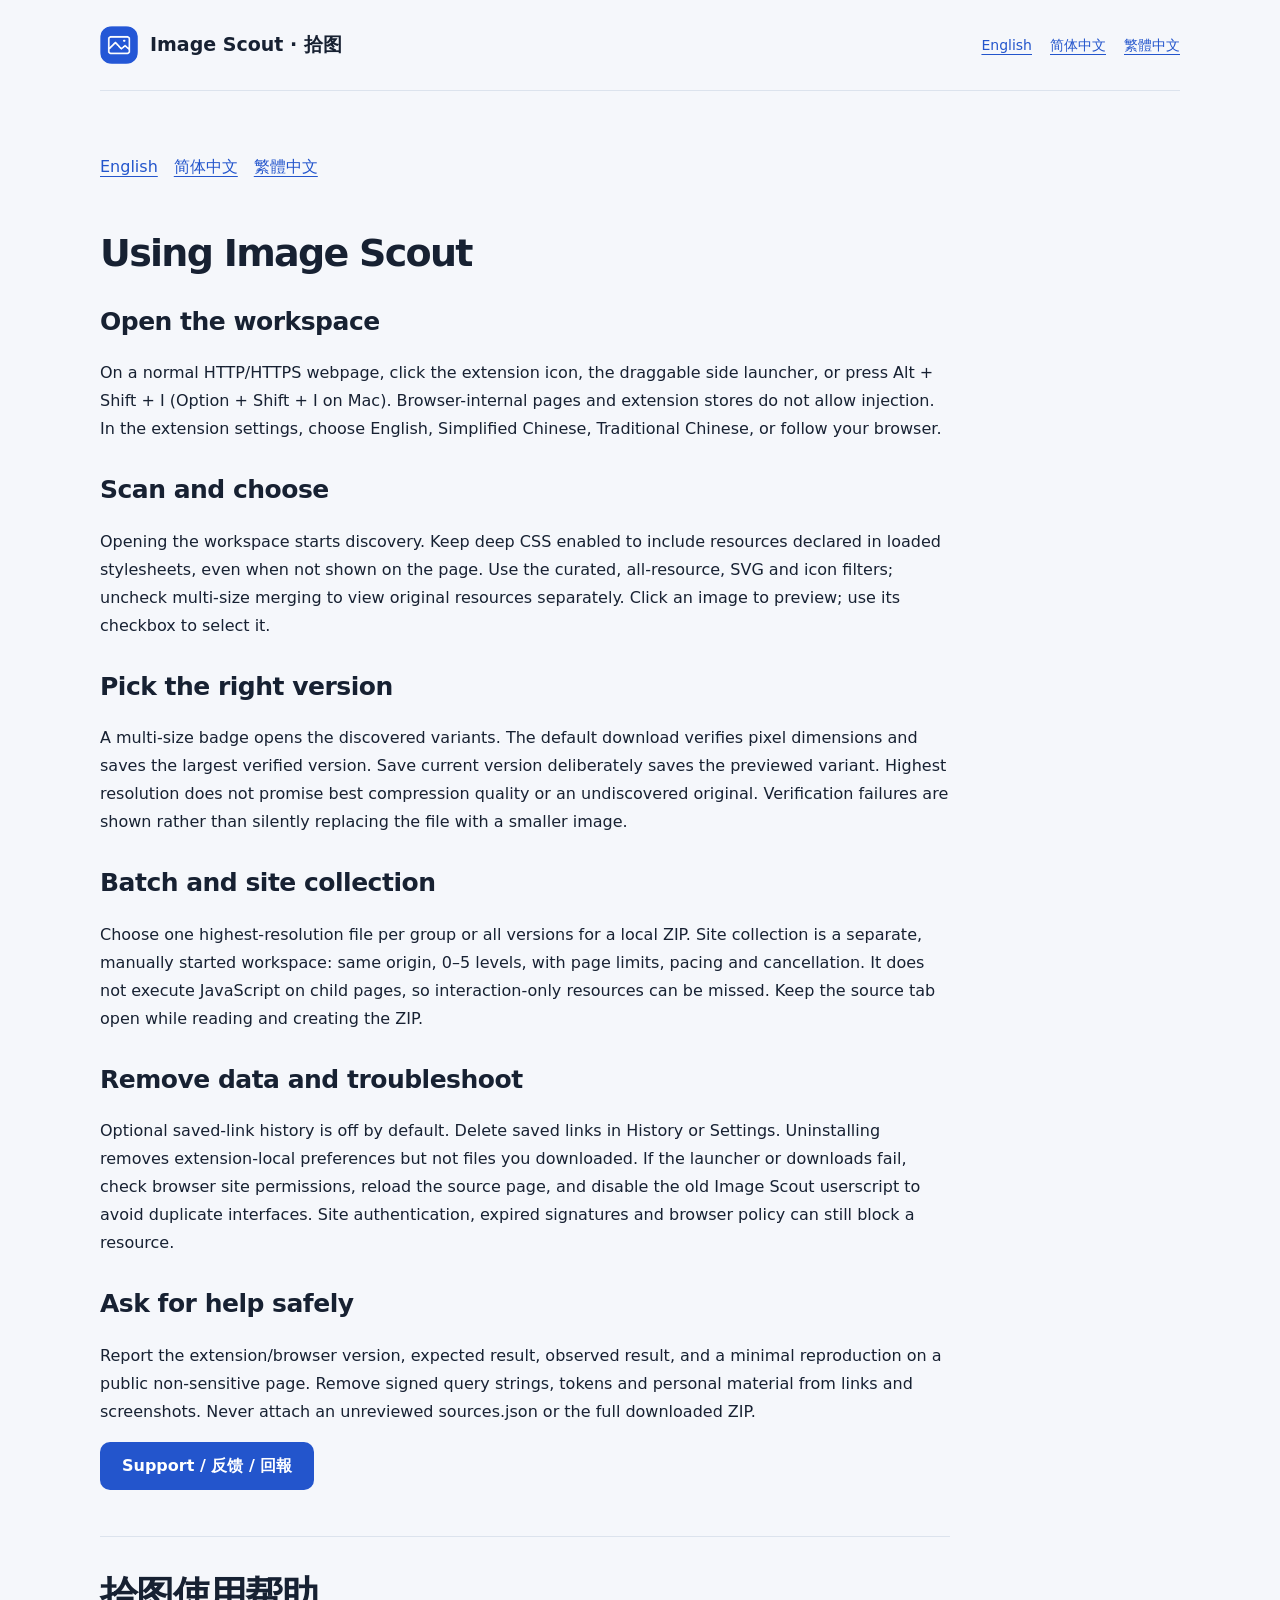
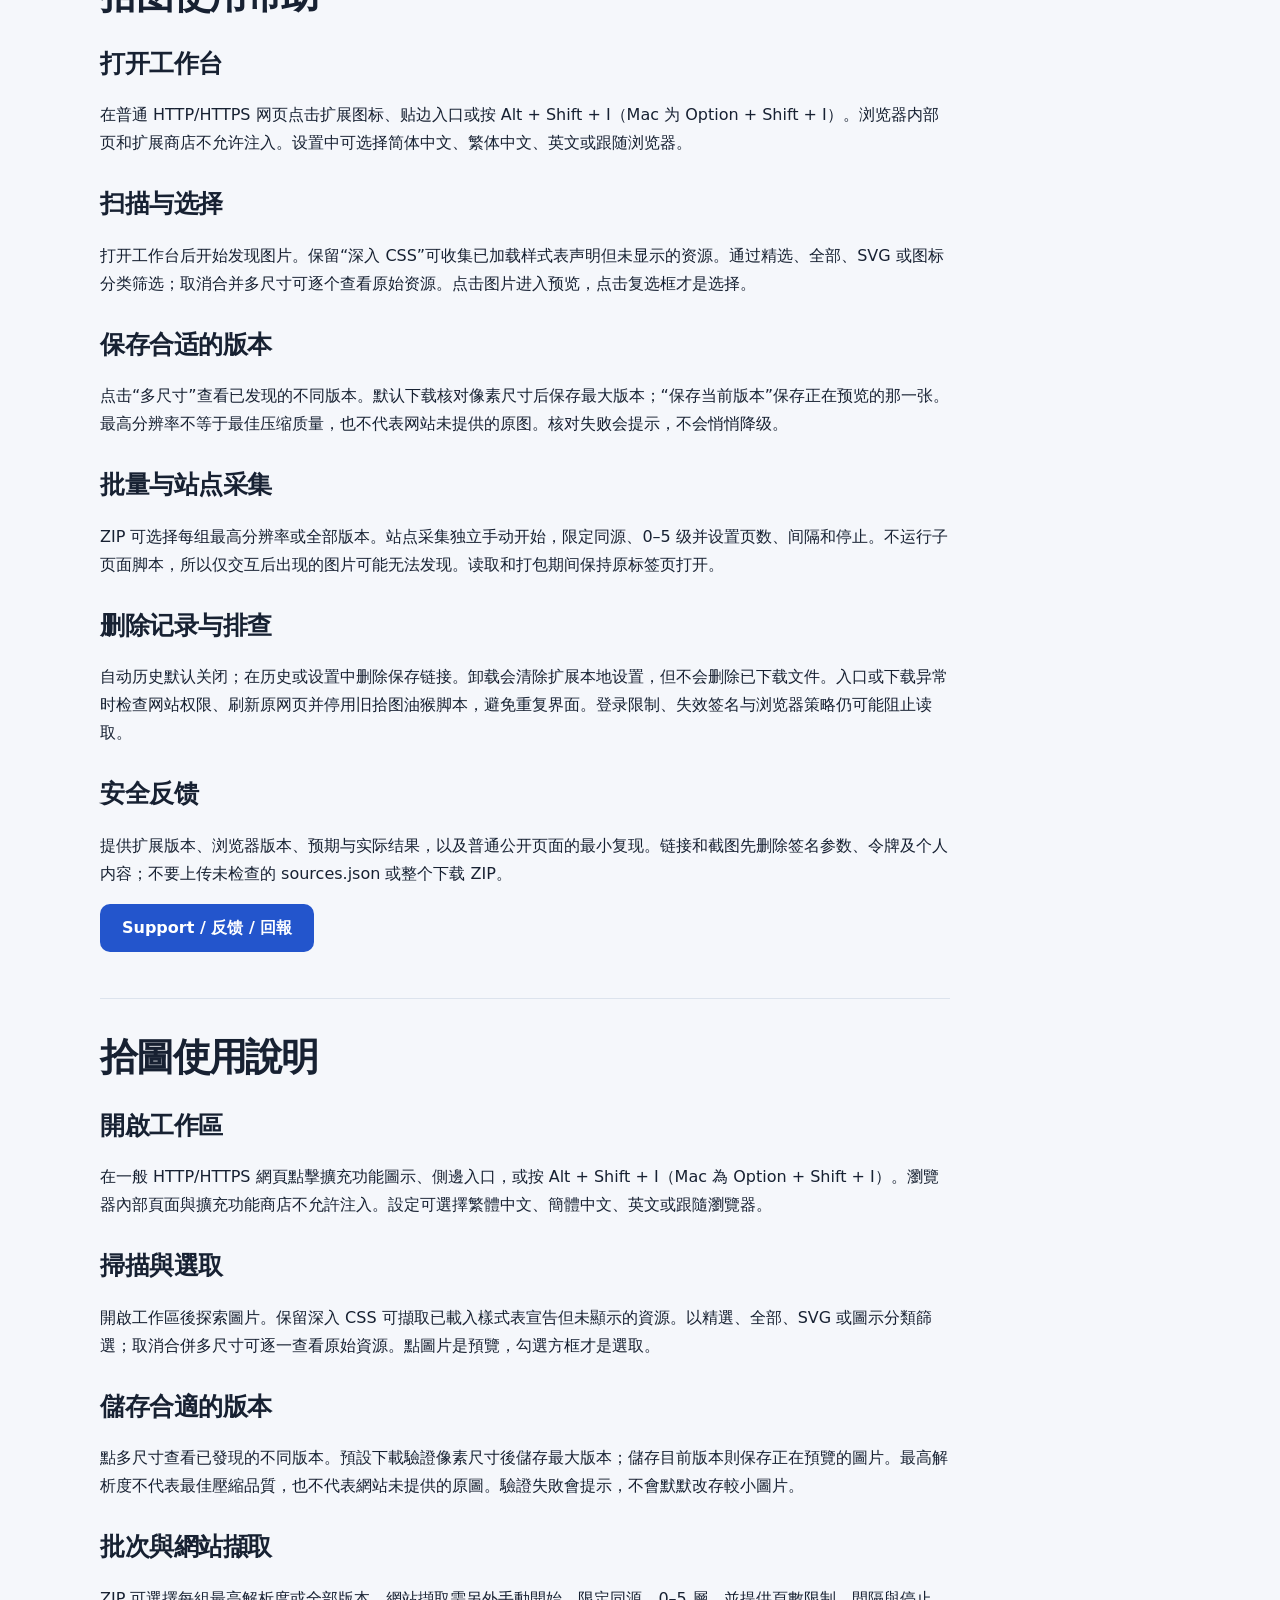
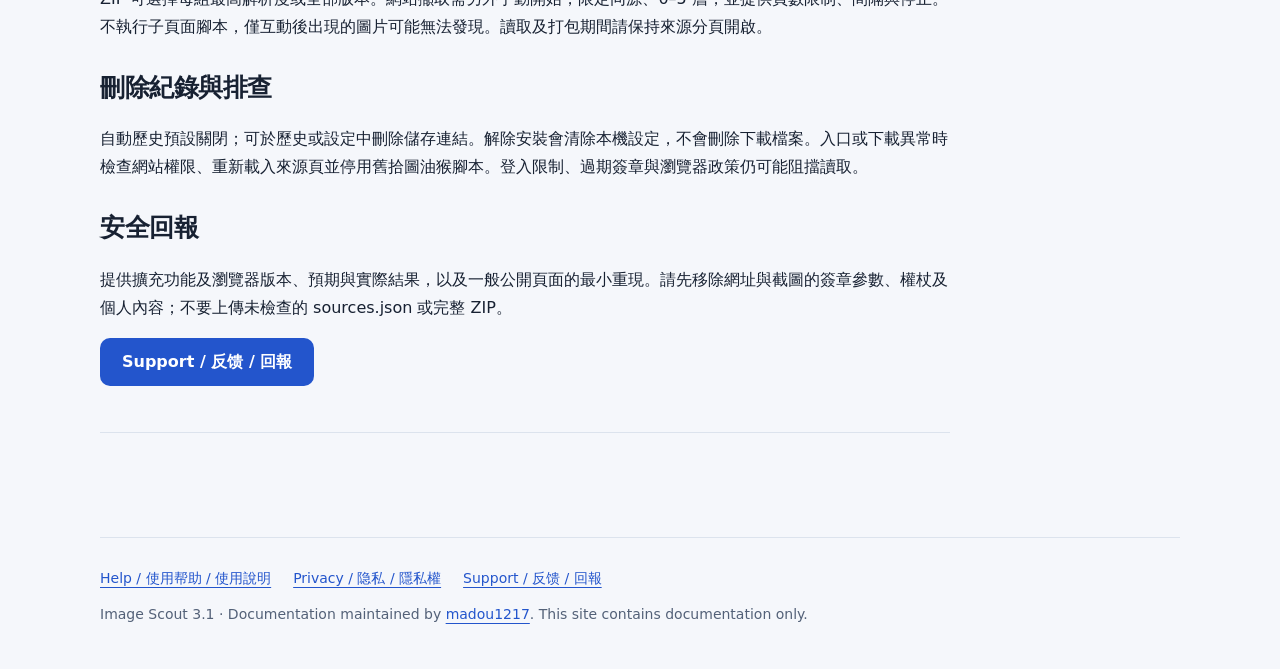
==== help.html @ 489e8e93 "docs: publish Image Scout multilingual help and privacy site" ====
<!doctype html><html lang="en"><head><meta charset="utf-8"><meta name="viewport" content="width=device-width,initial-scale=1"><meta name="referrer" content="strict-origin-when-cross-origin"><meta http-equiv="Content-Security-Policy" content="default-src 'none'; style-src 'self'; img-src 'self'; base-uri 'none'; form-action 'none'"><title>Help / 使用帮助 / 使用說明 · Image Scout</title><meta name="description" content="Image Scout help, privacy policy and support. CSS image discovery and multi-size downloads for Chrome and Edge."><link rel="stylesheet" href="site.css"><link rel="icon" href="icon.png"></head><body><a class="skip" href="#main">Skip to content / 跳至正文</a><div class="wrap"><header><a class="brand" href="index.html"><img src="icon.png" alt="" width="38" height="38">Image Scout · 拾图</a><nav class="lang" aria-label="Language"><a href="index.html" lang="en" >English</a> <a href="zh-CN.html" lang="zh-CN" >简体中文</a> <a href="zh-TW.html" lang="zh-TW" >繁體中文</a></nav></header><main id="main"><article class="doc"><nav class="toc"><a href="#en">English</a><a href="#zh-CN">简体中文</a><a href="#zh-TW">繁體中文</a></nav><section lang="en" id="en"><h1>Using Image Scout</h1><h2>Open the workspace</h2><p>On a normal HTTP/HTTPS webpage, click the extension icon, the draggable side launcher, or press Alt + Shift + I (Option + Shift + I on Mac). Browser-internal pages and extension stores do not allow injection. In the extension settings, choose English, Simplified Chinese, Traditional Chinese, or follow your browser.</p><h2>Scan and choose</h2><p>Opening the workspace starts discovery. Keep deep CSS enabled to include resources declared in loaded stylesheets, even when not shown on the page. Use the curated, all-resource, SVG and icon filters; uncheck multi-size merging to view original resources separately. Click an image to preview; use its checkbox to select it.</p><h2>Pick the right version</h2><p>A multi-size badge opens the discovered variants. The default download verifies pixel dimensions and saves the largest verified version. Save current version deliberately saves the previewed variant. Highest resolution does not promise best compression quality or an undiscovered original. Verification failures are shown rather than silently replacing the file with a smaller image.</p><h2>Batch and site collection</h2><p>Choose one highest-resolution file per group or all versions for a local ZIP. Site collection is a separate, manually started workspace: same origin, 0–5 levels, with page limits, pacing and cancellation. It does not execute JavaScript on child pages, so interaction-only resources can be missed. Keep the source tab open while reading and creating the ZIP.</p><h2>Remove data and troubleshoot</h2><p>Optional saved-link history is off by default. Delete saved links in History or Settings. Uninstalling removes extension-local preferences but not files you downloaded. If the launcher or downloads fail, check browser site permissions, reload the source page, and disable the old Image Scout userscript to avoid duplicate interfaces. Site authentication, expired signatures and browser policy can still block a resource.</p><h2>Ask for help safely</h2><p>Report the extension/browser version, expected result, observed result, and a minimal reproduction on a public non-sensitive page. Remove signed query strings, tokens and personal material from links and screenshots. Never attach an unreviewed sources.json or the full downloaded ZIP.</p><p><a class="button" href="https://github.com/madou1217/image-scout-site/issues">Support / 反馈 / 回報</a></p></section><section lang="zh-CN" id="zh-CN"><h1>拾图使用帮助</h1><h2>打开工作台</h2><p>在普通 HTTP/HTTPS 网页点击扩展图标、贴边入口或按 Alt + Shift + I（Mac 为 Option + Shift + I）。浏览器内部页和扩展商店不允许注入。设置中可选择简体中文、繁体中文、英文或跟随浏览器。</p><h2>扫描与选择</h2><p>打开工作台后开始发现图片。保留“深入 CSS”可收集已加载样式表声明但未显示的资源。通过精选、全部、SVG 或图标分类筛选；取消合并多尺寸可逐个查看原始资源。点击图片进入预览，点击复选框才是选择。</p><h2>保存合适的版本</h2><p>点击“多尺寸”查看已发现的不同版本。默认下载核对像素尺寸后保存最大版本；“保存当前版本”保存正在预览的那一张。最高分辨率不等于最佳压缩质量，也不代表网站未提供的原图。核对失败会提示，不会悄悄降级。</p><h2>批量与站点采集</h2><p>ZIP 可选择每组最高分辨率或全部版本。站点采集独立手动开始，限定同源、0–5 级并设置页数、间隔和停止。不运行子页面脚本，所以仅交互后出现的图片可能无法发现。读取和打包期间保持原标签页打开。</p><h2>删除记录与排查</h2><p>自动历史默认关闭；在历史或设置中删除保存链接。卸载会清除扩展本地设置，但不会删除已下载文件。入口或下载异常时检查网站权限、刷新原网页并停用旧拾图油猴脚本，避免重复界面。登录限制、失效签名与浏览器策略仍可能阻止读取。</p><h2>安全反馈</h2><p>提供扩展版本、浏览器版本、预期与实际结果，以及普通公开页面的最小复现。链接和截图先删除签名参数、令牌及个人内容；不要上传未检查的 sources.json 或整个下载 ZIP。</p><p><a class="button" href="https://github.com/madou1217/image-scout-site/issues">Support / 反馈 / 回報</a></p></section><section lang="zh-TW" id="zh-TW"><h1>拾圖使用說明</h1><h2>開啟工作區</h2><p>在一般 HTTP/HTTPS 網頁點擊擴充功能圖示、側邊入口，或按 Alt + Shift + I（Mac 為 Option + Shift + I）。瀏覽器內部頁面與擴充功能商店不允許注入。設定可選擇繁體中文、簡體中文、英文或跟隨瀏覽器。</p><h2>掃描與選取</h2><p>開啟工作區後探索圖片。保留深入 CSS 可擷取已載入樣式表宣告但未顯示的資源。以精選、全部、SVG 或圖示分類篩選；取消合併多尺寸可逐一查看原始資源。點圖片是預覽，勾選方框才是選取。</p><h2>儲存合適的版本</h2><p>點多尺寸查看已發現的不同版本。預設下載驗證像素尺寸後儲存最大版本；儲存目前版本則保存正在預覽的圖片。最高解析度不代表最佳壓縮品質，也不代表網站未提供的原圖。驗證失敗會提示，不會默默改存較小圖片。</p><h2>批次與網站擷取</h2><p>ZIP 可選擇每組最高解析度或全部版本。網站擷取需另外手動開始，限定同源、0–5 層，並提供頁數限制、間隔與停止。不執行子頁面腳本，僅互動後出現的圖片可能無法發現。讀取及打包期間請保持來源分頁開啟。</p><h2>刪除紀錄與排查</h2><p>自動歷史預設關閉；可於歷史或設定中刪除儲存連結。解除安裝會清除本機設定，不會刪除下載檔案。入口或下載異常時檢查網站權限、重新載入來源頁並停用舊拾圖油猴腳本。登入限制、過期簽章與瀏覽器政策仍可能阻擋讀取。</p><h2>安全回報</h2><p>提供擴充功能及瀏覽器版本、預期與實際結果，以及一般公開頁面的最小重現。請先移除網址與截圖的簽章參數、權杖及個人內容；不要上傳未檢查的 sources.json 或完整 ZIP。</p><p><a class="button" href="https://github.com/madou1217/image-scout-site/issues">Support / 反馈 / 回報</a></p></section></article></main><footer><nav><a href="help.html">Help / 使用帮助 / 使用說明</a><a href="privacy.html">Privacy / 隐私 / 隱私權</a><a href="https://github.com/madou1217/image-scout-site/issues">Support / 反馈 / 回報</a></nav><div>Image Scout 3.1 · Documentation maintained by <a href="https://github.com/madou1217">madou1217</a>. This site contains documentation only.</div></footer></div></body></html>
---- site.css ----
:root{color-scheme:light;--ink:#172132;--muted:#536178;--line:#dce3ed;--blue:#2355cc;--paper:#f5f7fb}*{box-sizing:border-box}html{scroll-padding-top:24px}body{margin:0;background:var(--paper);color:var(--ink);font:16px/1.75 system-ui,-apple-system,BlinkMacSystemFont,"Segoe UI",sans-serif}a{color:var(--blue);text-underline-offset:4px}a:hover{text-decoration-thickness:2px}a:focus-visible,summary:focus-visible{outline:3px solid var(--blue);outline-offset:5px;border-radius:4px}.wrap{width:min(1080px,100% - 48px);margin:auto}header{display:flex;align-items:center;justify-content:space-between;gap:24px;padding:26px 0;border-bottom:1px solid var(--line)}.brand{display:flex;gap:12px;align-items:center;font-size:19px;font-weight:700;color:var(--ink);text-decoration:none}.brand img{width:38px;height:38px;border-radius:12px}.lang{display:flex;flex-wrap:wrap;gap:18px;font-size:14px}.lang a[aria-current=page]{color:var(--ink);font-weight:700}.hero{max-width:880px;padding:76px 0 46px}.eyebrow{font-size:13px;letter-spacing:.13em;font-weight:650;color:var(--blue);text-transform:uppercase}h1{font-size:clamp(34px,5.4vw,58px);letter-spacing:-.045em;line-height:1.13;margin:17px 0 26px}h2{font-size:25px;letter-spacing:-.02em;line-height:1.35}h3{font-size:18px;line-height:1.4}.lead{font-size:20px;color:var(--muted);max-width:740px}.actions{display:flex;gap:14px;flex-wrap:wrap;margin-top:30px}.button{display:inline-flex;align-items:center;justify-content:center;border-radius:10px;min-height:48px;padding:10px 22px;background:var(--blue);color:white;font-weight:600;text-decoration:none}.button.secondary{background:white;color:var(--ink);border:1px solid var(--line)}.cards{display:grid;grid-template-columns:repeat(3,1fr);gap:18px;margin:0 0 45px}.card{padding:28px;background:white;border:1px solid var(--line);border-radius:16px}.card h2{margin:4px 0 14px;font-size:20px}.card p{color:var(--muted);margin-bottom:0}.notice{padding:24px 28px;background:#eaf0fe;border-radius:14px;font-size:15px}.doc{max-width:850px;padding:48px 0}.doc h1{font-size:38px}.doc section{padding:20px 0 30px;border-bottom:1px solid var(--line)}.doc h2{margin-top:30px}.doc li{margin:12px 0}.doc p{overflow-wrap:anywhere}.kicker{color:var(--muted);font-size:14px}code{font-size:.92em;background:#e8edf5;border-radius:4px;padding:2px 5px}.toc{display:flex;flex-wrap:wrap;gap:16px;padding:14px 0}.skip{position:absolute;left:12px;top:-100px;background:white;padding:12px;z-index:1}.skip:focus{top:12px}footer{border-top:1px solid var(--line);margin-top:56px;padding:28px 0 42px;font-size:14px;color:var(--muted)}footer nav{display:flex;gap:22px;flex-wrap:wrap;margin-bottom:12px}small{font-size:14px;color:var(--muted)}@media(max-width:700px){.wrap{width:calc(100% - 32px)}header{align-items:flex-start;flex-direction:column;gap:16px}.hero{padding:44px 0 28px}.lead{font-size:18px}.cards{grid-template-columns:1fr;gap:12px}.card{padding:22px}.doc{padding:30px 0}.doc h1{font-size:30px}.actions .button{flex:1}.notice{padding:20px}footer{margin-top:36px}}@media(prefers-reduced-motion:reduce){*{scroll-behavior:auto!important}}
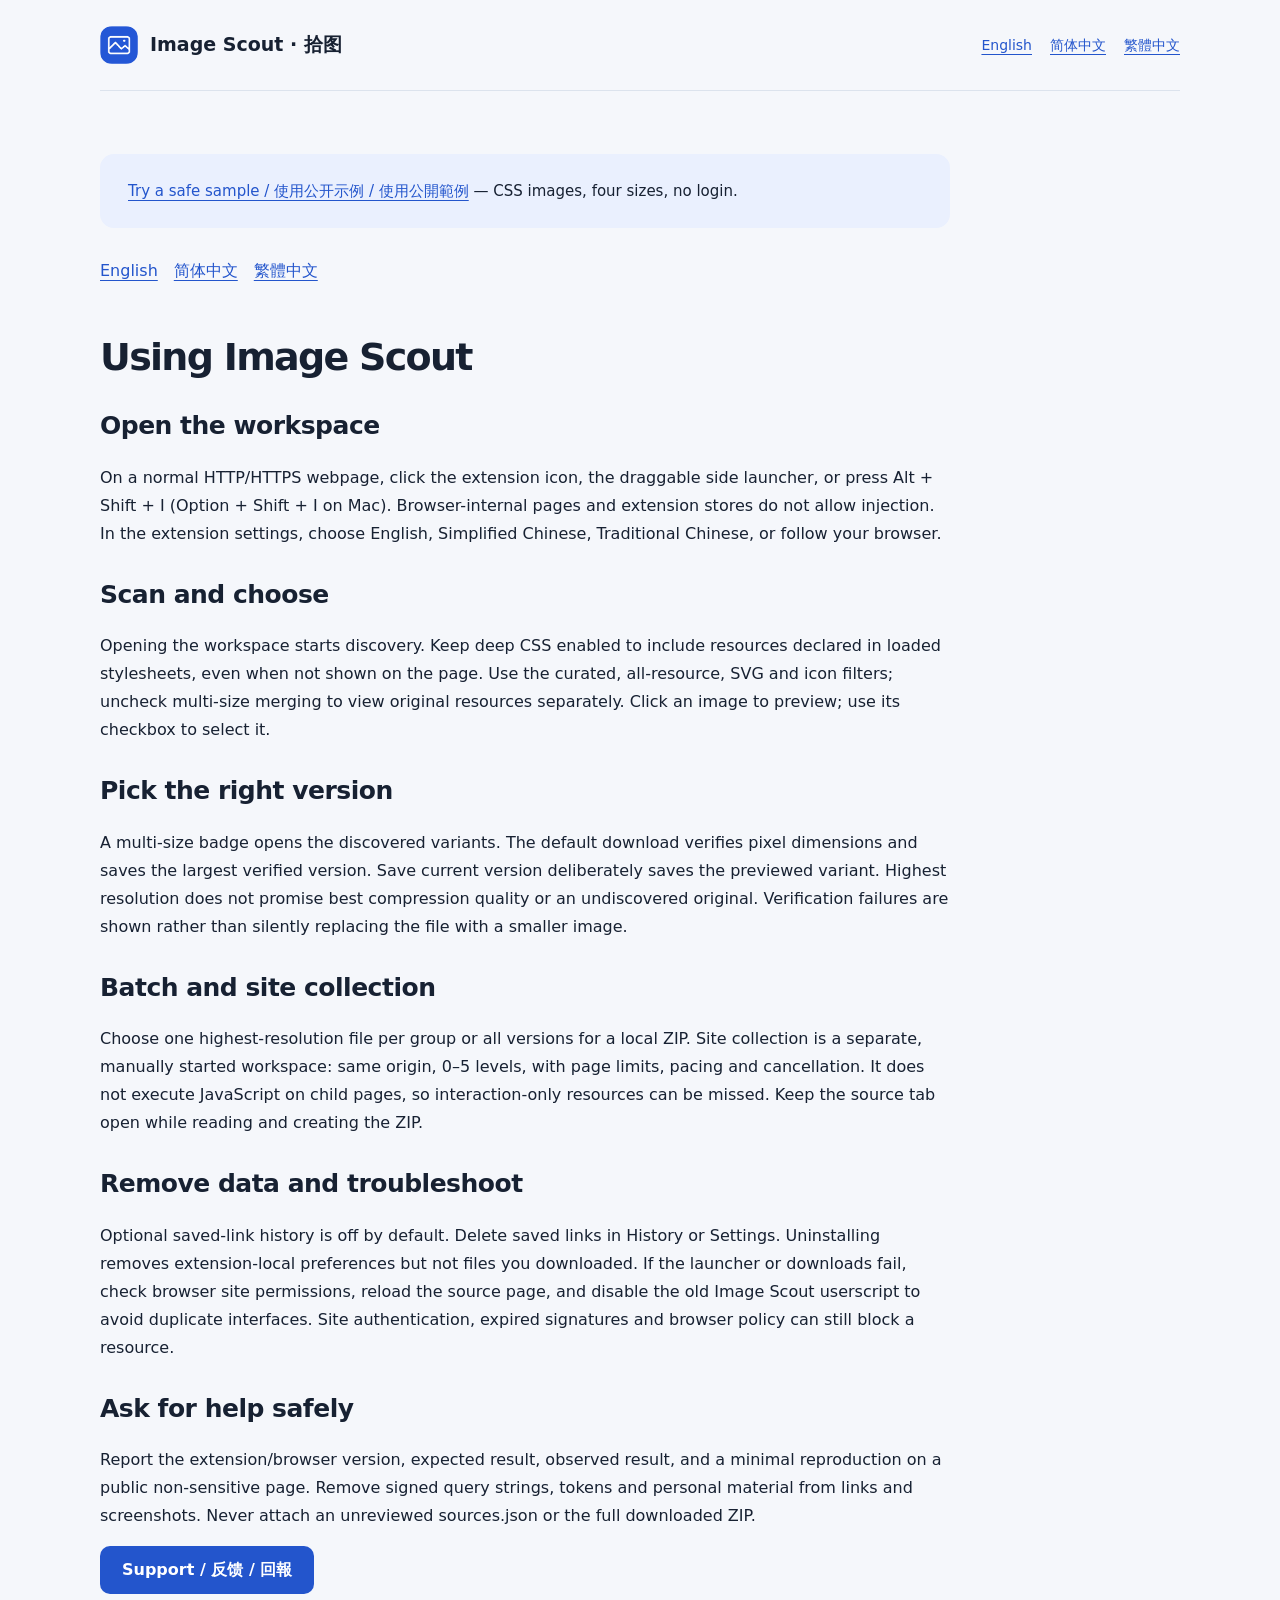
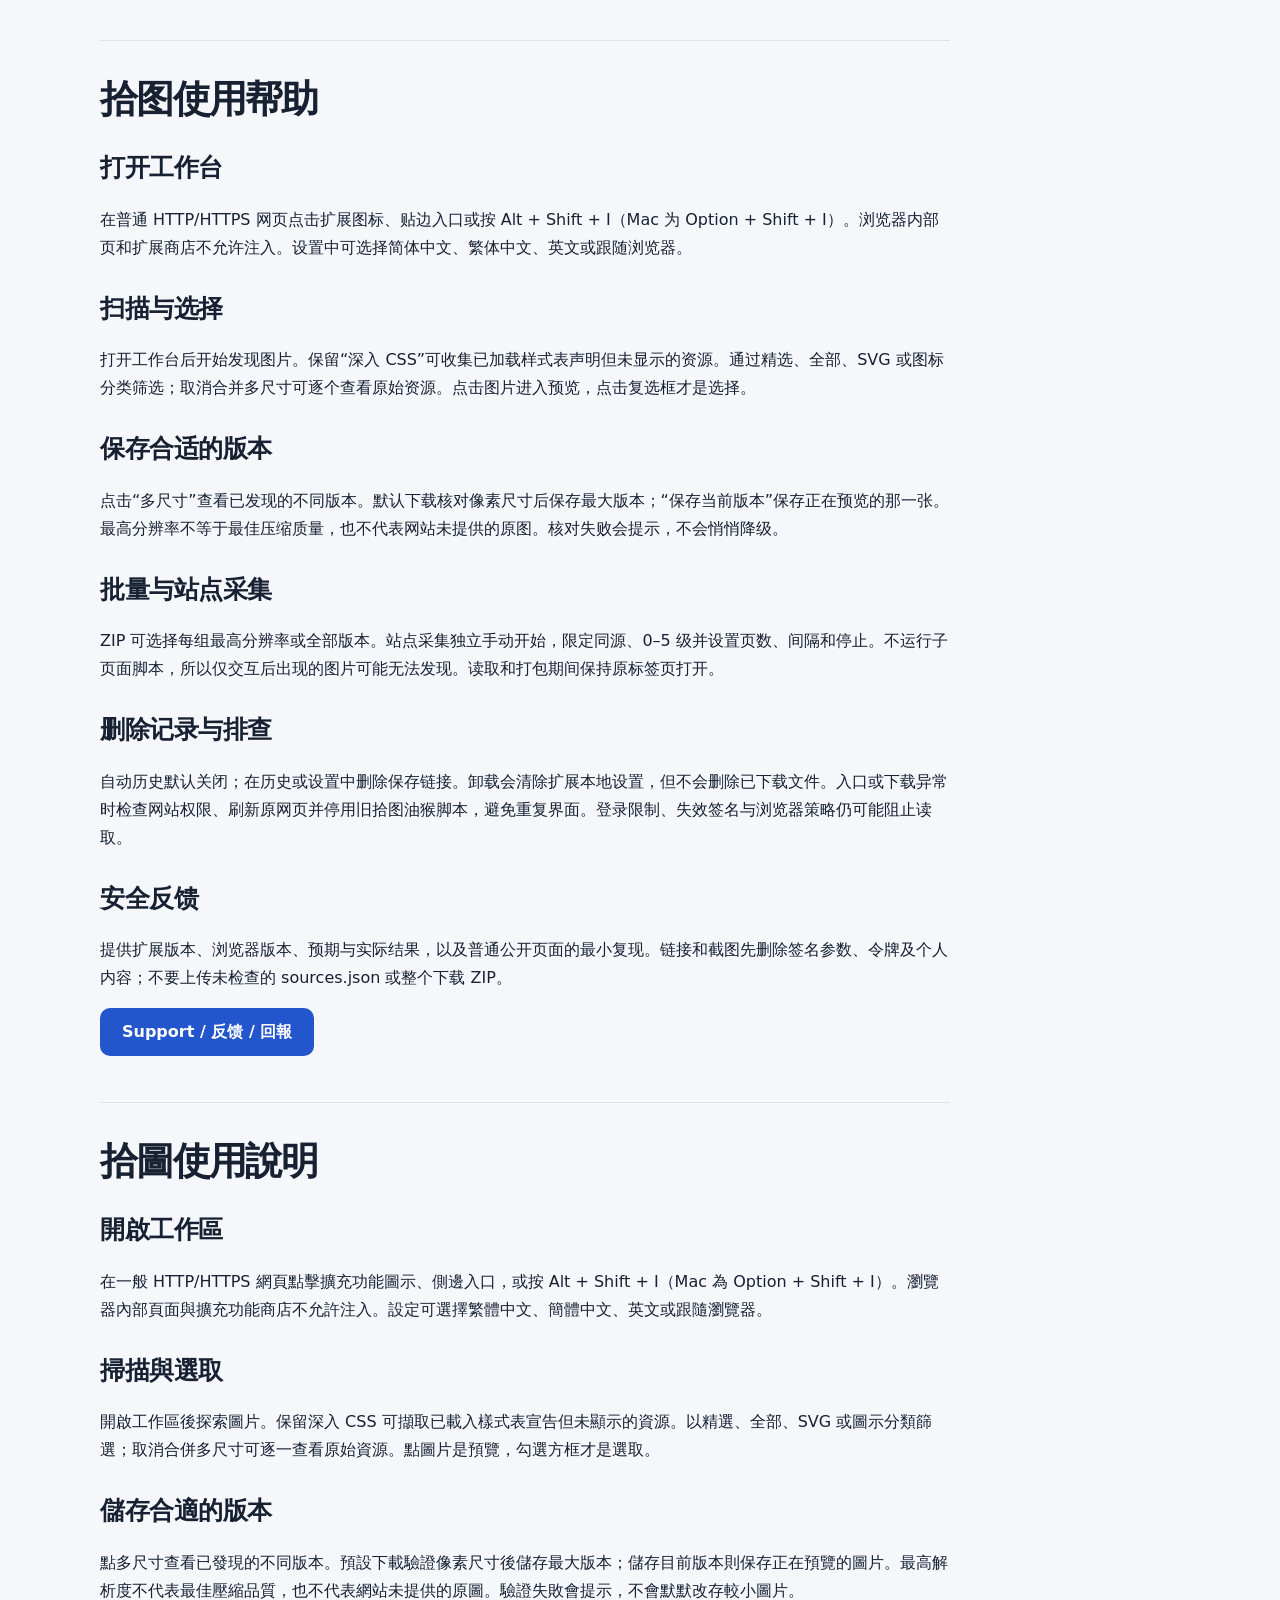
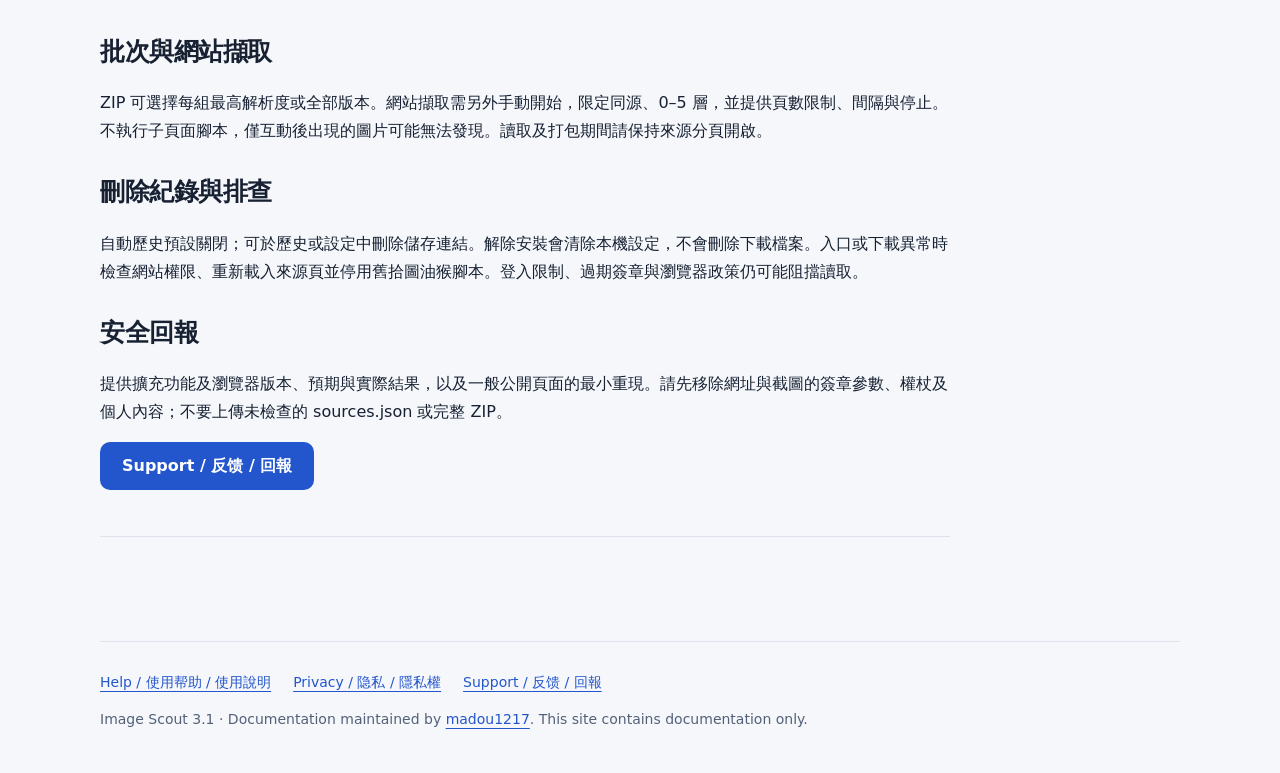
==== commit ca62cdc4: "docs: add a safe four-size CSS image sample for help and review" ====
--- a/help.html
+++ b/help.html
@@ -1 +1 @@
-<!doctype html><html lang="en"><head><meta charset="utf-8"><meta name="viewport" content="width=device-width,initial-scale=1"><meta name="referrer" content="strict-origin-when-cross-origin"><meta http-equiv="Content-Security-Policy" content="default-src 'none'; style-src 'self'; img-src 'self'; base-uri 'none'; form-action 'none'"><title>Help / 使用帮助 / 使用說明 · Image Scout</title><meta name="description" content="Image Scout help, privacy policy and support. CSS image discovery and multi-size downloads for Chrome and Edge."><link rel="stylesheet" href="site.css"><link rel="icon" href="icon.png"></head><body><a class="skip" href="#main">Skip to content / 跳至正文</a><div class="wrap"><header><a class="brand" href="index.html"><img src="icon.png" alt="" width="38" height="38">Image Scout · 拾图</a><nav class="lang" aria-label="Language"><a href="index.html" lang="en" >English</a> <a href="zh-CN.html" lang="zh-CN" >简体中文</a> <a href="zh-TW.html" lang="zh-TW" >繁體中文</a></nav></header><main id="main"><article class="doc"><nav class="toc"><a href="#en">English</a><a href="#zh-CN">简体中文</a><a href="#zh-TW">繁體中文</a></nav><section lang="en" id="en"><h1>Using Image Scout</h1><h2>Open the workspace</h2><p>On a normal HTTP/HTTPS webpage, click the extension icon, the draggable side launcher, or press Alt + Shift + I (Option + Shift + I on Mac). Browser-internal pages and extension stores do not allow injection. In the extension settings, choose English, Simplified Chinese, Traditional Chinese, or follow your browser.</p><h2>Scan and choose</h2><p>Opening the workspace starts discovery. Keep deep CSS enabled to include resources declared in loaded stylesheets, even when not shown on the page. Use the curated, all-resource, SVG and icon filters; uncheck multi-size merging to view original resources separately. Click an image to preview; use its checkbox to select it.</p><h2>Pick the right version</h2><p>A multi-size badge opens the discovered variants. The default download verifies pixel dimensions and saves the largest verified version. Save current version deliberately saves the previewed variant. Highest resolution does not promise best compression quality or an undiscovered original. Verification failures are shown rather than silently replacing the file with a smaller image.</p><h2>Batch and site collection</h2><p>Choose one highest-resolution file per group or all versions for a local ZIP. Site collection is a separate, manually started workspace: same origin, 0–5 levels, with page limits, pacing and cancellation. It does not execute JavaScript on child pages, so interaction-only resources can be missed. Keep the source tab open while reading and creating the ZIP.</p><h2>Remove data and troubleshoot</h2><p>Optional saved-link history is off by default. Delete saved links in History or Settings. Uninstalling removes extension-local preferences but not files you downloaded. If the launcher or downloads fail, check browser site permissions, reload the source page, and disable the old Image Scout userscript to avoid duplicate interfaces. Site authentication, expired signatures and browser policy can still block a resource.</p><h2>Ask for help safely</h2><p>Report the extension/browser version, expected result, observed result, and a minimal reproduction on a public non-sensitive page. Remove signed query strings, tokens and personal material from links and screenshots. Never attach an unreviewed sources.json or the full downloaded ZIP.</p><p><a class="button" href="https://github.com/madou1217/image-scout-site/issues">Support / 反馈 / 回報</a></p></section><section lang="zh-CN" id="zh-CN"><h1>拾图使用帮助</h1><h2>打开工作台</h2><p>在普通 HTTP/HTTPS 网页点击扩展图标、贴边入口或按 Alt + Shift + I（Mac 为 Option + Shift + I）。浏览器内部页和扩展商店不允许注入。设置中可选择简体中文、繁体中文、英文或跟随浏览器。</p><h2>扫描与选择</h2><p>打开工作台后开始发现图片。保留“深入 CSS”可收集已加载样式表声明但未显示的资源。通过精选、全部、SVG 或图标分类筛选；取消合并多尺寸可逐个查看原始资源。点击图片进入预览，点击复选框才是选择。</p><h2>保存合适的版本</h2><p>点击“多尺寸”查看已发现的不同版本。默认下载核对像素尺寸后保存最大版本；“保存当前版本”保存正在预览的那一张。最高分辨率不等于最佳压缩质量，也不代表网站未提供的原图。核对失败会提示，不会悄悄降级。</p><h2>批量与站点采集</h2><p>ZIP 可选择每组最高分辨率或全部版本。站点采集独立手动开始，限定同源、0–5 级并设置页数、间隔和停止。不运行子页面脚本，所以仅交互后出现的图片可能无法发现。读取和打包期间保持原标签页打开。</p><h2>删除记录与排查</h2><p>自动历史默认关闭；在历史或设置中删除保存链接。卸载会清除扩展本地设置，但不会删除已下载文件。入口或下载异常时检查网站权限、刷新原网页并停用旧拾图油猴脚本，避免重复界面。登录限制、失效签名与浏览器策略仍可能阻止读取。</p><h2>安全反馈</h2><p>提供扩展版本、浏览器版本、预期与实际结果，以及普通公开页面的最小复现。链接和截图先删除签名参数、令牌及个人内容；不要上传未检查的 sources.json 或整个下载 ZIP。</p><p><a class="button" href="https://github.com/madou1217/image-scout-site/issues">Support / 反馈 / 回報</a></p></section><section lang="zh-TW" id="zh-TW"><h1>拾圖使用說明</h1><h2>開啟工作區</h2><p>在一般 HTTP/HTTPS 網頁點擊擴充功能圖示、側邊入口，或按 Alt + Shift + I（Mac 為 Option + Shift + I）。瀏覽器內部頁面與擴充功能商店不允許注入。設定可選擇繁體中文、簡體中文、英文或跟隨瀏覽器。</p><h2>掃描與選取</h2><p>開啟工作區後探索圖片。保留深入 CSS 可擷取已載入樣式表宣告但未顯示的資源。以精選、全部、SVG 或圖示分類篩選；取消合併多尺寸可逐一查看原始資源。點圖片是預覽，勾選方框才是選取。</p><h2>儲存合適的版本</h2><p>點多尺寸查看已發現的不同版本。預設下載驗證像素尺寸後儲存最大版本；儲存目前版本則保存正在預覽的圖片。最高解析度不代表最佳壓縮品質，也不代表網站未提供的原圖。驗證失敗會提示，不會默默改存較小圖片。</p><h2>批次與網站擷取</h2><p>ZIP 可選擇每組最高解析度或全部版本。網站擷取需另外手動開始，限定同源、0–5 層，並提供頁數限制、間隔與停止。不執行子頁面腳本，僅互動後出現的圖片可能無法發現。讀取及打包期間請保持來源分頁開啟。</p><h2>刪除紀錄與排查</h2><p>自動歷史預設關閉；可於歷史或設定中刪除儲存連結。解除安裝會清除本機設定，不會刪除下載檔案。入口或下載異常時檢查網站權限、重新載入來源頁並停用舊拾圖油猴腳本。登入限制、過期簽章與瀏覽器政策仍可能阻擋讀取。</p><h2>安全回報</h2><p>提供擴充功能及瀏覽器版本、預期與實際結果，以及一般公開頁面的最小重現。請先移除網址與截圖的簽章參數、權杖及個人內容；不要上傳未檢查的 sources.json 或完整 ZIP。</p><p><a class="button" href="https://github.com/madou1217/image-scout-site/issues">Support / 反馈 / 回報</a></p></section></article></main><footer><nav><a href="help.html">Help / 使用帮助 / 使用說明</a><a href="privacy.html">Privacy / 隐私 / 隱私權</a><a href="https://github.com/madou1217/image-scout-site/issues">Support / 反馈 / 回報</a></nav><div>Image Scout 3.1 · Documentation maintained by <a href="https://github.com/madou1217">madou1217</a>. This site contains documentation only.</div></footer></div></body></html>+<!doctype html><html lang="en"><head><meta charset="utf-8"><meta name="viewport" content="width=device-width,initial-scale=1"><meta name="referrer" content="strict-origin-when-cross-origin"><meta http-equiv="Content-Security-Policy" content="default-src 'none'; style-src 'self'; img-src 'self'; base-uri 'none'; form-action 'none'"><title>Help / 使用帮助 / 使用說明 · Image Scout</title><meta name="description" content="Image Scout help, privacy policy and support. CSS image discovery and multi-size downloads for Chrome and Edge."><link rel="stylesheet" href="site.css"><link rel="icon" href="icon.png"></head><body><a class="skip" href="#main">Skip to content / 跳至正文</a><div class="wrap"><header><a class="brand" href="index.html"><img src="icon.png" alt="" width="38" height="38">Image Scout · 拾图</a><nav class="lang" aria-label="Language"><a href="index.html" lang="en" >English</a> <a href="zh-CN.html" lang="zh-CN" >简体中文</a> <a href="zh-TW.html" lang="zh-TW" >繁體中文</a></nav></header><main id="main"><article class="doc"><p class="notice"><a href="demo.html">Try a safe sample / 使用公开示例 / 使用公開範例</a> — CSS images, four sizes, no login.</p><nav class="toc"><a href="#en">English</a><a href="#zh-CN">简体中文</a><a href="#zh-TW">繁體中文</a></nav><section lang="en" id="en"><h1>Using Image Scout</h1><h2>Open the workspace</h2><p>On a normal HTTP/HTTPS webpage, click the extension icon, the draggable side launcher, or press Alt + Shift + I (Option + Shift + I on Mac). Browser-internal pages and extension stores do not allow injection. In the extension settings, choose English, Simplified Chinese, Traditional Chinese, or follow your browser.</p><h2>Scan and choose</h2><p>Opening the workspace starts discovery. Keep deep CSS enabled to include resources declared in loaded stylesheets, even when not shown on the page. Use the curated, all-resource, SVG and icon filters; uncheck multi-size merging to view original resources separately. Click an image to preview; use its checkbox to select it.</p><h2>Pick the right version</h2><p>A multi-size badge opens the discovered variants. The default download verifies pixel dimensions and saves the largest verified version. Save current version deliberately saves the previewed variant. Highest resolution does not promise best compression quality or an undiscovered original. Verification failures are shown rather than silently replacing the file with a smaller image.</p><h2>Batch and site collection</h2><p>Choose one highest-resolution file per group or all versions for a local ZIP. Site collection is a separate, manually started workspace: same origin, 0–5 levels, with page limits, pacing and cancellation. It does not execute JavaScript on child pages, so interaction-only resources can be missed. Keep the source tab open while reading and creating the ZIP.</p><h2>Remove data and troubleshoot</h2><p>Optional saved-link history is off by default. Delete saved links in History or Settings. Uninstalling removes extension-local preferences but not files you downloaded. If the launcher or downloads fail, check browser site permissions, reload the source page, and disable the old Image Scout userscript to avoid duplicate interfaces. Site authentication, expired signatures and browser policy can still block a resource.</p><h2>Ask for help safely</h2><p>Report the extension/browser version, expected result, observed result, and a minimal reproduction on a public non-sensitive page. Remove signed query strings, tokens and personal material from links and screenshots. Never attach an unreviewed sources.json or the full downloaded ZIP.</p><p><a class="button" href="https://github.com/madou1217/image-scout-site/issues">Support / 反馈 / 回報</a></p></section><section lang="zh-CN" id="zh-CN"><h1>拾图使用帮助</h1><h2>打开工作台</h2><p>在普通 HTTP/HTTPS 网页点击扩展图标、贴边入口或按 Alt + Shift + I（Mac 为 Option + Shift + I）。浏览器内部页和扩展商店不允许注入。设置中可选择简体中文、繁体中文、英文或跟随浏览器。</p><h2>扫描与选择</h2><p>打开工作台后开始发现图片。保留“深入 CSS”可收集已加载样式表声明但未显示的资源。通过精选、全部、SVG 或图标分类筛选；取消合并多尺寸可逐个查看原始资源。点击图片进入预览，点击复选框才是选择。</p><h2>保存合适的版本</h2><p>点击“多尺寸”查看已发现的不同版本。默认下载核对像素尺寸后保存最大版本；“保存当前版本”保存正在预览的那一张。最高分辨率不等于最佳压缩质量，也不代表网站未提供的原图。核对失败会提示，不会悄悄降级。</p><h2>批量与站点采集</h2><p>ZIP 可选择每组最高分辨率或全部版本。站点采集独立手动开始，限定同源、0–5 级并设置页数、间隔和停止。不运行子页面脚本，所以仅交互后出现的图片可能无法发现。读取和打包期间保持原标签页打开。</p><h2>删除记录与排查</h2><p>自动历史默认关闭；在历史或设置中删除保存链接。卸载会清除扩展本地设置，但不会删除已下载文件。入口或下载异常时检查网站权限、刷新原网页并停用旧拾图油猴脚本，避免重复界面。登录限制、失效签名与浏览器策略仍可能阻止读取。</p><h2>安全反馈</h2><p>提供扩展版本、浏览器版本、预期与实际结果，以及普通公开页面的最小复现。链接和截图先删除签名参数、令牌及个人内容；不要上传未检查的 sources.json 或整个下载 ZIP。</p><p><a class="button" href="https://github.com/madou1217/image-scout-site/issues">Support / 反馈 / 回報</a></p></section><section lang="zh-TW" id="zh-TW"><h1>拾圖使用說明</h1><h2>開啟工作區</h2><p>在一般 HTTP/HTTPS 網頁點擊擴充功能圖示、側邊入口，或按 Alt + Shift + I（Mac 為 Option + Shift + I）。瀏覽器內部頁面與擴充功能商店不允許注入。設定可選擇繁體中文、簡體中文、英文或跟隨瀏覽器。</p><h2>掃描與選取</h2><p>開啟工作區後探索圖片。保留深入 CSS 可擷取已載入樣式表宣告但未顯示的資源。以精選、全部、SVG 或圖示分類篩選；取消合併多尺寸可逐一查看原始資源。點圖片是預覽，勾選方框才是選取。</p><h2>儲存合適的版本</h2><p>點多尺寸查看已發現的不同版本。預設下載驗證像素尺寸後儲存最大版本；儲存目前版本則保存正在預覽的圖片。最高解析度不代表最佳壓縮品質，也不代表網站未提供的原圖。驗證失敗會提示，不會默默改存較小圖片。</p><h2>批次與網站擷取</h2><p>ZIP 可選擇每組最高解析度或全部版本。網站擷取需另外手動開始，限定同源、0–5 層，並提供頁數限制、間隔與停止。不執行子頁面腳本，僅互動後出現的圖片可能無法發現。讀取及打包期間請保持來源分頁開啟。</p><h2>刪除紀錄與排查</h2><p>自動歷史預設關閉；可於歷史或設定中刪除儲存連結。解除安裝會清除本機設定，不會刪除下載檔案。入口或下載異常時檢查網站權限、重新載入來源頁並停用舊拾圖油猴腳本。登入限制、過期簽章與瀏覽器政策仍可能阻擋讀取。</p><h2>安全回報</h2><p>提供擴充功能及瀏覽器版本、預期與實際結果，以及一般公開頁面的最小重現。請先移除網址與截圖的簽章參數、權杖及個人內容；不要上傳未檢查的 sources.json 或完整 ZIP。</p><p><a class="button" href="https://github.com/madou1217/image-scout-site/issues">Support / 反馈 / 回報</a></p></section></article></main><footer><nav><a href="help.html">Help / 使用帮助 / 使用說明</a><a href="privacy.html">Privacy / 隐私 / 隱私權</a><a href="https://github.com/madou1217/image-scout-site/issues">Support / 反馈 / 回報</a></nav><div>Image Scout 3.1 · Documentation maintained by <a href="https://github.com/madou1217">madou1217</a>. This site contains documentation only.</div></footer></div></body></html>
